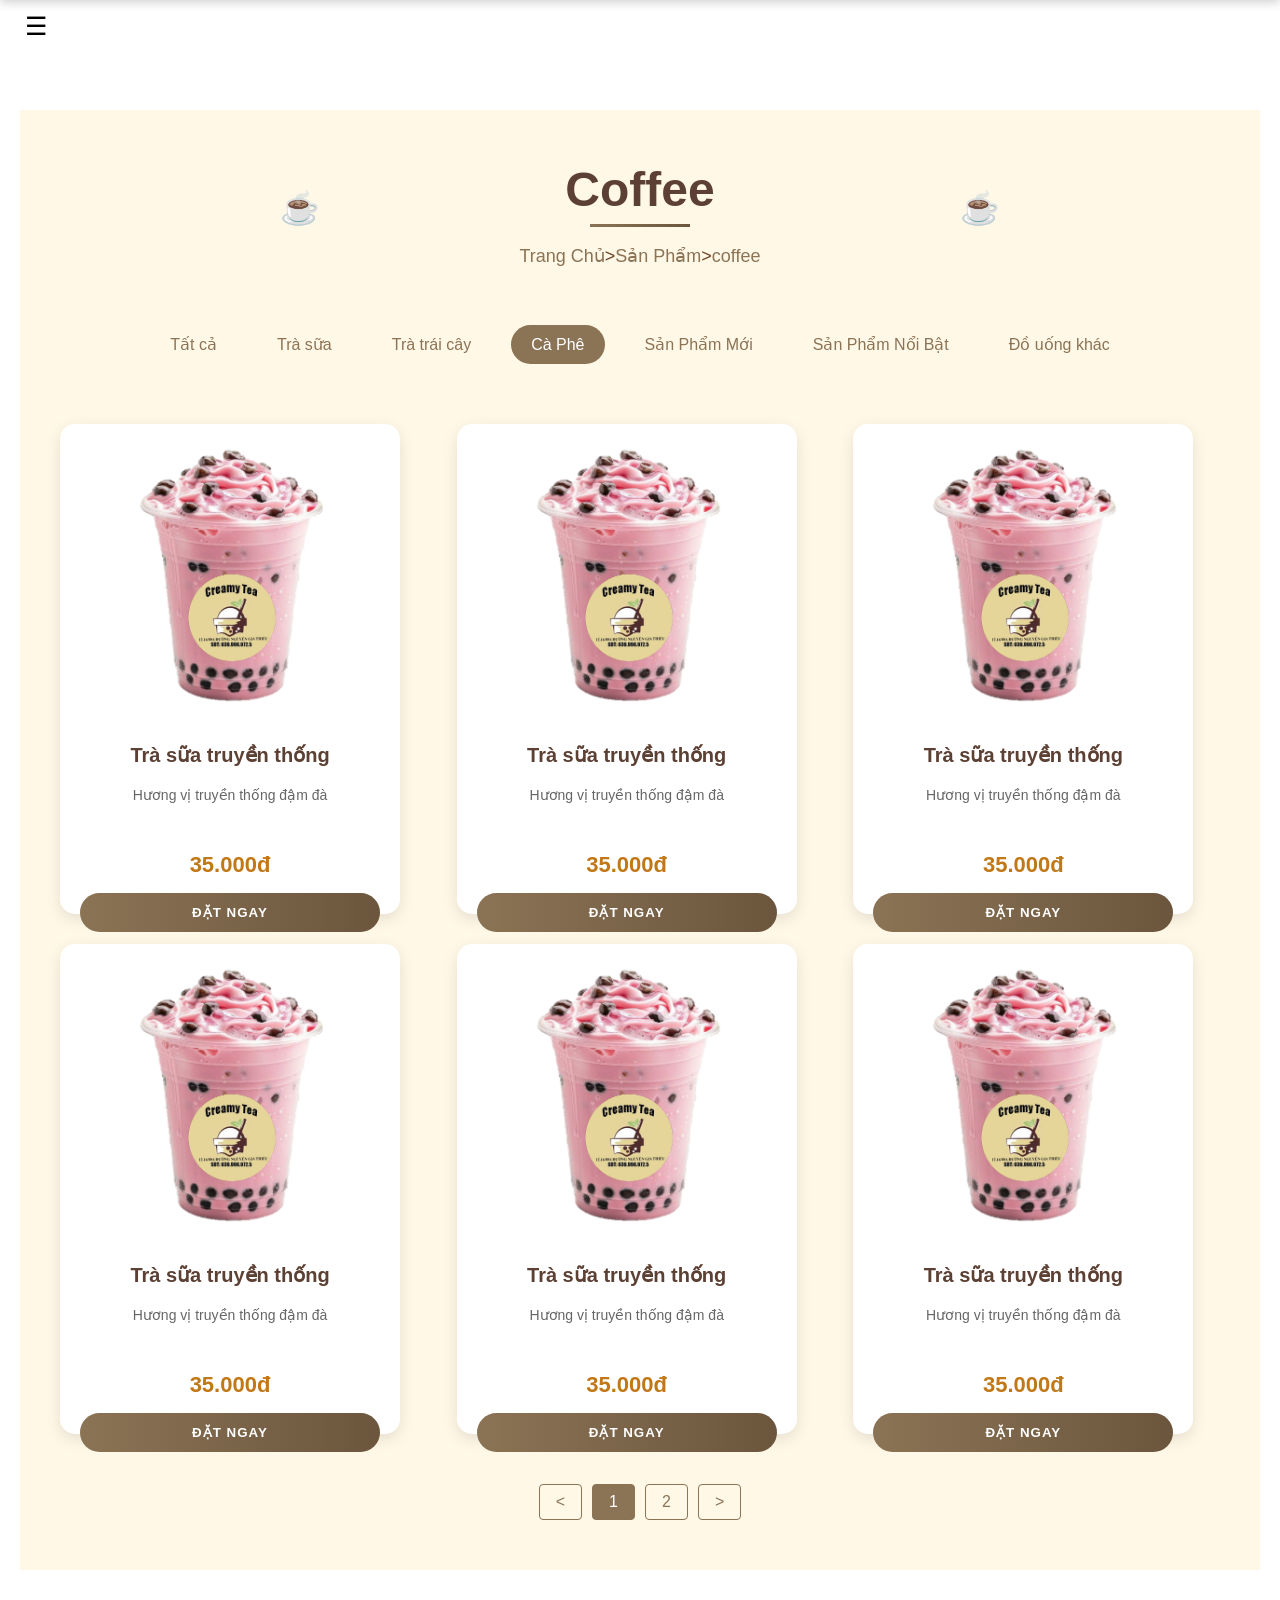
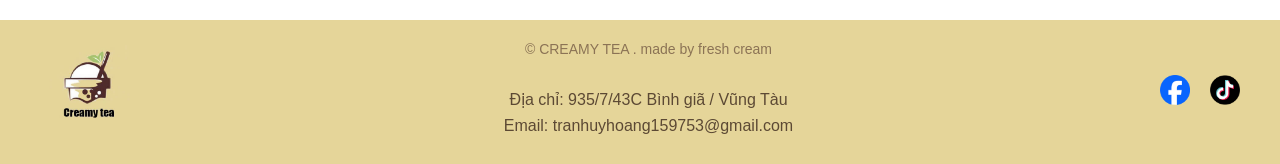
==== coffee.html @ 8fd85c50 "ganxong" ====
<!DOCTYPE html>
<html lang="vi">
<head>
    <meta charset="UTF-8">
    <meta name="viewport" content="width=device-width, initial-scale=1.0">
    <title>Menu - Creamy Tea</title>
    <link rel="stylesheet" href="Styles/coffee.css">
</head>
<body>
<div class="tong">
    <div class="header">
        <div class="tren">
            <div class="iconcha">
                <div class="icon">☰</div>
            </div>
            <div class="menu">
                <nav>
                    <a href="index.html">Trang Chủ</a>
                    <a href="index2.html">Về Chúng Tôi</a>
                    <a href="menu.html">Menu</a>
                    <a href="#">Tin Tức</a>
                    <a href="#">Liên hệ</a>
                </nav>
            </div>
        </div>
    </div>

    <div class="menu-container" style="background-color: #FFF8E7;">
        <div class="menu-header">
            <h1>Coffee</h1>
            <p><a href="index.html">Trang Chủ</a>><a href="menu.html">Sản Phẩm</a>><a href="coffee.html">coffee</a></p>
        </div>

        <div class="filter-container">
            <a href="menu.html"><button class="filter-btn">Tất cả</button></a>
            <a href="milk-tea.html"><button class="filter-btn ">Trà sữa</button></a>
            <a href="fruit-tea.html"><button class="filter-btn">Trà trái cây</button></a>
            <a href="coffee.html"><button class="filter-btn active">Cà Phê</button></a>
            <a href="sanphammoi.html"><button class="filter-btn">Sản Phẩm Mới</button></a>
            <a href="sanphamnoibat.html"><button class="filter-btn">Sản Phẩm Nổi Bật</button></a>
            <a href="others.html"><button class="filter-btn">Đồ uống khác</button></a>
        </div>

        <div class="products-grid">
            <!-- Sản phẩm mẫu - có thể nhân bản và chỉnh sửa -->
            <div class="product-card">
                <img src="images/image/7_preview_rev_1.png" alt="Trà sữa truyền thống">
                <div class="product-info">
                    <h3>Trà sữa truyền thống</h3>
                    <p class="description">Hương vị truyền thống đậm đà</p>
                    <div class="price">35.000đ</div>
                    <button class="order-now">Đặt ngay</button>
                </div>
            </div>
            <div class="product-card">
                <img src="images/image/7_preview_rev_1.png" alt="Trà sữa truyền thống">
                <div class="product-info">
                    <h3>Trà sữa truyền thống</h3>
                    <p class="description">Hương vị truyền thống đậm đà</p>
                    <div class="price">35.000đ</div>
                    <button class="order-now">Đặt ngay</button>
                </div>
            </div>
            <div class="product-card">
                <img src="images/image/7_preview_rev_1.png" alt="Trà sữa truyền thống">
                <div class="product-info">
                    <h3>Trà sữa truyền thống</h3>
                    <p class="description">Hương vị truyền thống đậm đà</p>
                    <div class="price">35.000đ</div>
                    <button class="order-now">Đặt ngay</button>
                </div>
            </div>
            <div class="product-card">
                <img src="images/image/7_preview_rev_1.png" alt="Trà sữa truyền thống">
                <div class="product-info">
                    <h3>Trà sữa truyền thống</h3>
                    <p class="description">Hương vị truyền thống đậm đà</p>
                    <div class="price">35.000đ</div>
                    <button class="order-now">Đặt ngay</button>
                </div>
            </div>
            <div class="product-card">
                <img src="images/image/7_preview_rev_1.png" alt="Trà sữa truyền thống">
                <div class="product-info">
                    <h3>Trà sữa truyền thống</h3>
                    <p class="description">Hương vị truyền thống đậm đà</p>
                    <div class="price">35.000đ</div>
                    <button class="order-now">Đặt ngay</button>
                </div>
            </div>
            <div class="product-card">
                <img src="images/image/7_preview_rev_1.png" alt="Trà sữa truyền thống">
                <div class="product-info">
                    <h3>Trà sữa truyền thống</h3>
                    <p class="description">Hương vị truyền thống đậm đà</p>
                    <div class="price">35.000đ</div>
                    <button class="order-now">Đặt ngay</button>
                </div>
            </div>
            <div class="product-card">
                <img src="images/image/7_preview_rev_1.png" alt="Trà sữa truyền thống">
                <div class="product-info">
                    <h3>Trà sữa truyền thống</h3>
                    <p class="description">Hương vị truyền thống đậm đà</p>
                    <div class="price">35.000đ</div>
                    <button class="order-now">Đặt ngay</button>
                </div>
            </div>
            <!-- Thêm các sản phẩm khác tương tự -->
        </div>

        <!-- Thêm phan trang -->
        <div class="pagination">
            <a href="#" class="prev-page">&lt;</a>
            <a href="#" class="page active">1</a>
            <a href="#" class="page">2</a>
            <a href="#" class="next-page">&gt;</a>
        </div>
    </div>

    <div class="bottom">
        <div class="bottom-content">
            <div class="logo">
                <img src="Logo/logo.jpg" alt="Creamy Tea Logo">
            </div>
            <div class="info-container">
                <div class="copyright">
                    © CREAMY TEA . made by fresh cream
                </div>
                <div class="contact-info">
                    <p class="address">Địa chỉ: 935/7/43C Bình giã / Vũng Tàu</p>
                    <p class="email">Email: tranhuyhoang159753@gmail.com</p>
                </div>
            </div>
            <div class="social-icons">
                <a href="https://www.facebook.com/profile.php?id=100065041573512&locale=vi_VN">
                    <img src="images/facebook logos vector (AI, EPS, SVG, PDF, CDR) free download_preview_rev_1.png" alt="Facebook">
                </a>
                <a href="https://www.tiktok.com/@hoangtran.chm?lang=vi-VN">
                    <img src="images/Tik Tok Icon Circle PNG Transparent With Clear Background ID 473286 _ TopPNG_preview_rev_1.png" alt="TikTok">
                </a>
            </div>
        </div>
    </div>
</div>

<script>
    document.querySelector('.icon').addEventListener('click', function() {
        document.querySelector('.menu').classList.toggle('active');
        this.classList.toggle('active');
        this.innerHTML = this.classList.contains('active') ? '✖' : '☰';
    });

    // Xử lý filter buttons
    const filterBtns = document.querySelectorAll('.filter-btn');
    filterBtns.forEach(btn => {
        btn.addEventListener('click', () => {
            filterBtns.forEach(b => b.classList.remove('active'));
            btn.classList.add('active');
            // Thêm logic lọc sản phẩm ở đây
        });
    });

    // Xử lý phân trang
    const itemsPerPage = 6;
    const products = document.querySelectorAll('.product-card');
    const totalPages = Math.ceil(products.length / itemsPerPage);
    let currentPage = 1;

    function showPage(page) {
        products.forEach((product, index) => {
            product.style.display = 
                (index >= (page-1) * itemsPerPage && index < page * itemsPerPage) 
                ? 'block' 
                : 'none';
        });
    }

    document.querySelectorAll('.pagination .page').forEach(pageBtn => {
        pageBtn.addEventListener('click', (e) => {
            e.preventDefault();
            document.querySelector('.pagination .active').classList.remove('active');
            pageBtn.classList.add('active');
            currentPage = parseInt(pageBtn.textContent);
            showPage(currentPage);
        });
    });

    document.querySelector('.prev-page').addEventListener('click', (e) => {
        e.preventDefault();
        if (currentPage > 1) {
            currentPage--;
            showPage(currentPage);
            updatePaginationUI();
        }
    });

    document.querySelector('.next-page').addEventListener('click', (e) => {
        e.preventDefault();
        if (currentPage < totalPages) {
            currentPage++;
            showPage(currentPage);
            updatePaginationUI();
        }
    });

    function updatePaginationUI() {
        document.querySelectorAll('.pagination .page').forEach(pageBtn => {
            pageBtn.classList.remove('active');
            if (parseInt(pageBtn.textContent) === currentPage) {
                pageBtn.classList.add('active');
            }
        });
    }

    // Hiển thị trang đầu tiên khi load
    showPage(1);
</script>
</body>
</html>
---- Styles/coffee.css ----
@charset "utf-8";
/* CSS Document */
body {
    font-family: Arial,sans-serif;
    margin: 0;
    padding: 0;
}

/* Menu styles */
.tong {
    width: 100%;
}

.tren {
    width: 100%;
    height: 60px;
    position: relative;
}

.menu {
    position: fixed;
    top: -60px;
    left: 0;
    width: 100%;
    height: 60px;
    background: linear-gradient(to right, #8B7355, #6B563D);
    transition: 0.5s ease;
    z-index: 999;
    display: flex;
    justify-content: center;
    align-items: center;
    box-shadow: 0 2px 10px rgba(0,0,0,0.2);
}

.menu.active {
    top: 0;
}

.menu nav {
    display: flex;
    gap: 50px;
}

.menu a {
    color: #ffffff;
    text-decoration: none;
    font-size: 18px;
    font-weight: 500;
    transition: 0.3s ease;
}

.menu a:hover {
    color: white;
    transform: scale(1.05);
}

.icon {
    font-size: 25px;
    cursor: pointer;
    padding: 10px;
    position: fixed;
    top: 2px;
    left: 15px;
    z-index: 1000;
    background: transparent;
    border-radius: 5px;
    color: black;
    transition: all 0.3s ease;
}

.icon.active {
    color: white;
}

/* About container styles */
.about-container {
    display: flex;
    max-width: 1200px;
    margin: 50px auto;
    padding: 20px;
    gap: 50px;
}

.about-left {
    flex: 1;
    display: flex;
    flex-direction: column;
    align-items: center;
    gap: 30px;
}

.brand-logo img {
    width: 150px;
    height: auto;
}

/* Brand showcase styles */
.brand-showcase {
    width: 100%;
    position: relative;
    overflow: hidden;
    border-radius: 8px;
    box-shadow: 0 4px 8px rgba(0,0,0,0.1);
}

.showcase-slides {
    display: flex;
    width: 300%;
    transition: transform 0.5s ease;
}

.showcase-slides img {
    width: 33.33%;
    height: 400px;
    object-fit: cover;
}

.showcase-prev, .showcase-next {
    position: absolute;
    top: 50%;
    transform: translateY(-50%);
    background: rgba(255,255,255,0.7);
    border: none;
    width: 40px;
    height: 40px;
    border-radius: 50%;
    cursor: pointer;
    font-size: 20px;
}

.showcase-prev { left: 10px; }
.showcase-next { right: 10px; }

/* About content styles */
.about-right {
    flex: 1;
    padding: 20px;
}

.about-title h1 {
    font-size: 36px;
    color: #1a1a1a;
    margin-bottom: 20px;
    border-left: 4px solid #8B7355;
    padding-left: 15px;
}

.about-subtitle {
    background-color: #f8f4f0;
    padding: 15px;
    border-radius: 5px;
    margin-bottom: 30px;
}

.about-description p {
    font-size: 16px;
    line-height: 1.8;
    color: #333;
    margin-bottom: 20px;
}

/* Vision section styles */
.vision-container {
    display: flex;
    max-width: 1200px;
    margin: 50px auto;
    padding: 20px;
    gap: 50px;
    background-color: #f8f4f0;
    border-radius: 8px;
}

.vision-left {
    flex: 1;
}

.vision-left h2 {
    font-size: 32px;
    color: #1a1a1a;
    margin-bottom: 20px;
    border-left: 4px solid #8B7355;
    padding-left: 15px;
}

.vision-content p {
    font-size: 16px;
    line-height: 1.8;
    color: #333;
    margin-bottom: 20px;
}

.vision-right {
    flex: 1;
    display: flex;
    align-items: center;
    justify-content: center;
}

.vision-right img {
    max-width: 100%;
    height: auto;
    transition: transform 0.5s ease;
}

.vision-right img:hover {
    transform: scale(1.05);
}

/* Bottom section styles */
.bottom {
    width: 100%;
    background-color: #e5d599;
    padding: 20px 0;
}

.bottom-content {
    display: flex;
    justify-content: space-between;
    align-items: center;
    max-width: 1200px;
    margin: 0 auto;
    padding: 0 20px;
}

.logo img {
    height: 100px;
}

.copyright {
    color: #8B7355;
    font-size: 14px;
}

.social-icons {
    display: flex;
    gap: 20px;
}

.social-icons img {
    width: 30px;
    height: 30px;
}

/* Animation styles */
.fade-in {
    opacity: 0;
    transform: translateY(50px);
    transition: all 1s ease;
}

.fade-in.active {
    opacity: 1;
    transform: translateY(0);
}

html {
    scroll-behavior: smooth;
}

/* Responsive styles */
@media screen and (max-width: 768px) {
    .about-container,
    .vision-container {
        flex-direction: column;
    }
    
    .menu nav {
        gap: 20px;
    }

    .menu a {
        font-size: 16px;
    }

    .bottom-content {
        flex-direction: column;
        text-align: center;
        gap: 20px;
    }
}

.values-section {
    max-width: 1200px;
    margin: 50px auto;
    padding: 40px 20px;
    text-align: center;
    background: linear-gradient(135deg, #fff8ef, #fff);
    border-radius: 15px;
    box-shadow: 0 10px 30px rgba(139, 115, 85, 0.1);
}

.values-section h2 {
    font-size: 36px;
    color: #8B7355;
    margin-bottom: 50px;
    position: relative;
    display: inline-block;
    text-transform: uppercase;
    letter-spacing: 2px;
}

.values-section h2:after {
    content: '';
    position: absolute;
    bottom: -15px;
    left: 50%;
    transform: translateX(-50%);
    width: 80px;
    height: 3px;
    background: linear-gradient(to right, #8B7355, #6B563D);
}

.values-grid {
    display: grid;
    grid-template-columns: repeat(3, 1fr);
    gap: 40px;
    margin-top: 50px;
}

.value-item {
    padding: 30px;
    background: #fff;
    border-radius: 15px;
    box-shadow: 0 5px 20px rgba(0,0,0,0.05);
    transition: all 0.4s ease;
    border: 1px solid rgba(139, 115, 85, 0.1);
    display: flex;
    flex-direction: column;
    align-items: center;
    min-height: 300px;
}

.value-item img {
    width: 100px;
    height: 100px;
    margin: 20px 0 30px;
    object-fit: contain;
    padding: 15px;
    background: rgba(139, 115, 85, 0.05);
    border-radius: 50%;
}

.value-item:hover img {
    transform: scale(1.1);
    background: rgba(139, 115, 85, 0.1);
}

.value-item:hover {
    transform: translateY(-10px);
    box-shadow: 0 15px 30px rgba(139, 115, 85, 0.2);
    border-color: #8B7355;
}

.value-item img {
    width: 90px;
    height: 90px;
    margin-bottom: 25px;
    filter: drop-shadow(0 5px 10px rgba(0,0,0,0.1));
    transition: transform 0.4s ease;
}

.value-item:hover img {
    transform: scale(1.1) rotate(5deg);
}

.value-item h3 {
    font-size: 24px;
    color: #8B7355;
    margin-bottom: 15px;
    font-weight: bold;
}

.value-item p {
    color: #666;
    line-height: 1.8;
    font-size: 16px;
}

@media screen and (max-width: 768px) {
    .values-grid {
        grid-template-columns: 1fr;
    }
}

.hero-section {
    position: relative;
    height: 400px;
    background-image: url('../images/image/3.jpg');
    background-size: cover;
    background-position: center;
    background-attachment: fixed;
    display: flex;
    align-items: center;
    justify-content: center;
    text-align: center;
    margin-bottom: 50px;
}

.hero-overlay {
    position: absolute;
    top: 0;
    left: 0;
    width: 100%;
    height: 100%;
    background: rgba(0, 0, 0, 0.5);
}

.hero-content {
    position: relative;
    z-index: 2;
    color: white;
    padding: 20px;
}

.hero-content h1 {
    font-size: 48px;
    margin-bottom: 20px;
    text-shadow: 2px 2px 4px rgba(0,0,0,0.5);
}

.hero-content p {
    font-size: 24px;
    text-shadow: 1px 1px 2px rgba(0,0,0,0.5);
}

@media screen and (max-width: 768px) {
    .hero-section {
        height: 300px;
    }
    
    .hero-content h1 {
        font-size: 36px;
    }
    
    .hero-content p {
        font-size: 18px;
    }
}
.contact-info {
    text-align: center;
    margin-top: 10px;
}

.contact-info p {
    margin: 8px 0;
    font-size: 16px;
    color: #5c4934;
    font-weight: 500;
    transition: all 0.3s ease;
}

.contact-info p:hover {
    color: #8B7355;
    transform: scale(1.02);
    text-shadow: 1px 1px 2px rgba(0,0,0,0.1);
}
.info-container {
    display: flex;
    flex-direction: column;
    align-items: center;
    gap: 15px;
}

/* Thêm background pattern cho menu-container */
.menu-container {
    max-width: 1200px;
    margin: 50px auto;
    padding: 20px;
}

.menu-header {
    text-align: center;
    margin-bottom: 40px;
     width: 100%;
    display: flex;
    flex-direction: column;
    align-items: center;
}

.menu-header h1 {
    font-size: 48px;
    color: #5C4033;
    margin-bottom: 10px;
    position: relative;
    display: inline-block;
}
.menu-header p {
    color: #6B4423;
    font-size: 14px;
}

.menu-header a {
    color: #8B7355;
    text-decoration: none;
    transition: color 0.3s ease;
}
.menu-header a:hover {
    color: #6B563D;
}


.menu-header:before,
.menu-header:after {
    content: '☕';
    position: absolute;
    font-size: 32px;
    color: #8B7355;
    top: 50%;
    transform: translateY(-50%);
}

.menu-header:before {
    left: -150px;
}

.menu-header:after {
    right: -150px;
}

.menu-header p {
    color: #6B4423;
    font-size: 18px;
}

.filter-container {
    display: flex;
    justify-content: center;
    gap: 20px;
    margin-bottom: 40px;
    flex-wrap: wrap;
}

.filter-btn {
    padding: 12px 25px;
    border: 2px solid #8B7355;
    border-radius: 25px;
    background: transparent;
    color: #8B7355;
    font-size: 16px;
    cursor: pointer;
    transition: all 0.3s ease;
}

.filter-btn a {
    color: #8B7355;
    text-decoration: none;
    transition: all 0.3s ease;
}

.filter-btn:hover,
.filter-btn.active {
    background: #8B7355;
    color: white;
}

.filter-btn:hover a,
.filter-btn.active a {
    color: white;
}


.products-grid {
    display: grid;
    grid-template-columns: repeat(auto-fill, minmax(280px, 1fr));
    gap: 30px;
    padding: 20px 0;
}

/* Thêm hiệu ứng cho product card */
.product-card {
    background: #fff;
    border-radius: 15px;
    padding: 20px;
    text-align: center;
    box-shadow: 0 5px 15px rgba(0,0,0,0.1);
    transition: all 0.3s ease;
    width: 300px; /* Chiều rộng cố định */
    height: 450px; /* Chiều cao cố định */
    display: flex;
    flex-direction: column;
}

.product-card img {
    width: 260px;
    height: 260px;
    object-fit: contain; /* Thay đổi từ cover sang contain */
    border-radius: 10px;
    margin: 0 auto 15px;
}

.product-info {
    flex: 1;
    display: flex;
    flex-direction: column;
    justify-content: space-between;
    padding: 10px 0;
}

.product-card h3 {
    font-size: 20px;
    color: #5C4033;
    margin: 10px 0;
}

.description {
    color: #666;
    font-size: 14px;
    margin: 10px 0;
    height: 40px;
    overflow: hidden;
}

.price {
    color: #C17817;
    font-size: 22px;
    font-weight: bold;
    margin: 15px 0;
}

.order-now {
    background: linear-gradient(to right, #8B7355, #6B563D);
    color: white;
    padding: 12px 30px;
    border: none;
    border-radius: 25px;
    cursor: pointer;
    font-weight: 600;
    transition: all 0.3s ease;
    text-transform: uppercase;
    letter-spacing: 1px;
}

.order-now:hover {
    background: linear-gradient(to right, #6B563D, #8B7355);
    transform: scale(1.05);
}

@media screen and (max-width: 768px) {
    .menu-header h1 {
        font-size: 36px;
    }

    .filter-container {
        gap: 10px;
    }

    .filter-btn {
        padding: 10px 20px;
        font-size: 14px;
    }

    .products-grid {
        grid-template-columns: repeat(auto-fill, minmax(250px, 1fr));
        gap: 20px;
    }
}

/* Thêm hiệu ứng cho menu header */
.menu-header {
    position: relative;
    display: inline-block;
}

.menu-header:before,
.menu-header:after {
    content: '☕';
    position: absolute;
    font-size: 32px;
    color: #8B7355;
    top: 50%;
    transform: translateY(-50%);
}

.menu-header:before {
    left: 20%;
}

.menu-header:after {
    right: 20%;
}

/* Trang trí cho filter container */
.filter-container {
    display: flex;
    justify-content: center;
    gap: 20px;
    margin-bottom: 40px;
    flex-wrap: wrap;
}

.filter-container a {
    text-decoration: none;
    color: inherit;
}

.filter-container button {
    width: 100%;
    height: 100%;
    border: none;
    background: none;
    cursor: pointer;
    padding: 10px 20px;
    transition: all 0.3s ease;
}

.filter-container button:hover {
    background-color: #8B7355;
    color: white;
}

.filter-container button.active {
    background-color: #8B7355;
    color: white;
}

.products-grid {
    display: grid;
    grid-template-columns: repeat(auto-fill, minmax(280px, 1fr));
    gap: 30px;
    padding: 20px 0;
}

/* Thêm hiệu ứng cho product card */
.product-card {
    background: #fff;
    border-radius: 15px;
    padding: 20px;
    text-align: center;
    box-shadow: 0 5px 15px rgba(0,0,0,0.1);
    transition: all 0.3s ease;
    width: 300px; /* Chiều rộng cố định */
    height: 450px; /* Chiều cao cố định */
    display: flex;
    flex-direction: column;
}

.product-card img {
    width: 260px;
    height: 260px;
    object-fit: contain; /* Thay đổi từ cover sang contain */
    border-radius: 10px;
    margin: 0 auto 15px;
}

.product-info {
    flex: 1;
    display: flex;
    flex-direction: column;
    justify-content: space-between;
    padding: 10px 0;
}

.product-card h3 {
    font-size: 20px;
    color: #5C4033;
    margin: 10px 0;
}

.description {
    color: #666;
    font-size: 14px;
    margin: 10px 0;
    height: 40px;
    overflow: hidden;
}

.price {
    color: #C17817;
    font-size: 22px;
    font-weight: bold;
    margin: 15px 0;
}

.order-now {
    background: linear-gradient(to right, #8B7355, #6B563D);
    color: white;
    padding: 12px 30px;
    border: none;
    border-radius: 25px;
    cursor: pointer;
    font-weight: 600;
    transition: all 0.3s ease;
    text-transform: uppercase;
    letter-spacing: 1px;
}

.order-now:hover {
    background: linear-gradient(to right, #6B563D, #8B7355);
    transform: scale(1.05);
}

@media screen and (max-width: 768px) {
    .menu-header h1 {
        font-size: 36px;
    }

    .filter-container {
        gap: 10px;
    }

    .filter-btn {
        padding: 10px 20px;
        font-size: 14px;
    }

    .products-grid {
        grid-template-columns: repeat(auto-fill, minmax(250px, 1fr));
        gap: 20px;
    }
}

/* Thêm hiệu ứng cho menu header */
.menu-header h1 {
    position: relative;
    display: inline-block;
}

.menu-header h1:after {
    content: '';
    position: absolute;
    bottom: -10px;
    left: 50%;
    transform: translateX(-50%);
    width: 100px;
    height: 3px;
    background: linear-gradient(to right, #8B7355, #6B563D);
}

/* Thêm hiệu ứng cho filter buttons */
.filter-btn {
    position: relative;
    overflow: hidden;
}

.filter-btn:before {
    content: '';
    position: absolute;
    top: 0;
    left: -100%;
    width: 100%;
    height: 100%;
    background: linear-gradient(120deg, transparent, rgba(255,255,255,0.2), transparent);
    transition: all 0.6s;
}

.filter-btn:hover:before {
    left: 100%;
}

/* Thêm hiệu ứng cho order now button */
.order-now {
    position: relative;
    overflow: hidden;
    z-index: 1;
}

.order-now:before {
    content: '';
    position: absolute;
    top: 0;
    left: 0;
    width: 0;
    height: 100%;
    background: linear-gradient(to right, #6B563D, #8B7355);
    transition: all 0.5s;
    z-index: -1;
}

.order-now:hover:before {
    width: 100%;
}

/* Thêm animation cho giá */
.price {
    position: relative;
    display: inline-block;
}

.price:before {
    content: '';
    position: absolute;
    bottom: -5px;
    left: 0;
    width: 0;
    height: 2px;
    background: #C17817;
    transition: width 0.3s ease;
}

.price:hover:before {
    width: 100%;
}

.pagination {
    display: flex;
    justify-content: center;
    align-items: center;
    margin: 30px 0;
    gap: 10px;
}

.pagination a {
    color: #8B7355;
    padding: 8px 16px;
    text-decoration: none;
    border: 1px solid #8B7355;
    border-radius: 4px;
    transition: all 0.3s ease;
}

.pagination a:hover {
    background-color: #8B7355;
    color: white;
}

.pagination .active {
    background-color: #8B7355;
    color: white;
}

.products-grid {
    display: grid;
    grid-template-columns: repeat(3, 1fr);
    gap: 30px;
    padding: 20px;
    max-width: 1200px;
    margin: 0 auto;
}

/* Hiển thị 6 sản phẩm mỗi trang */
.product-card:nth-child(n+7) {
    display: none;
}
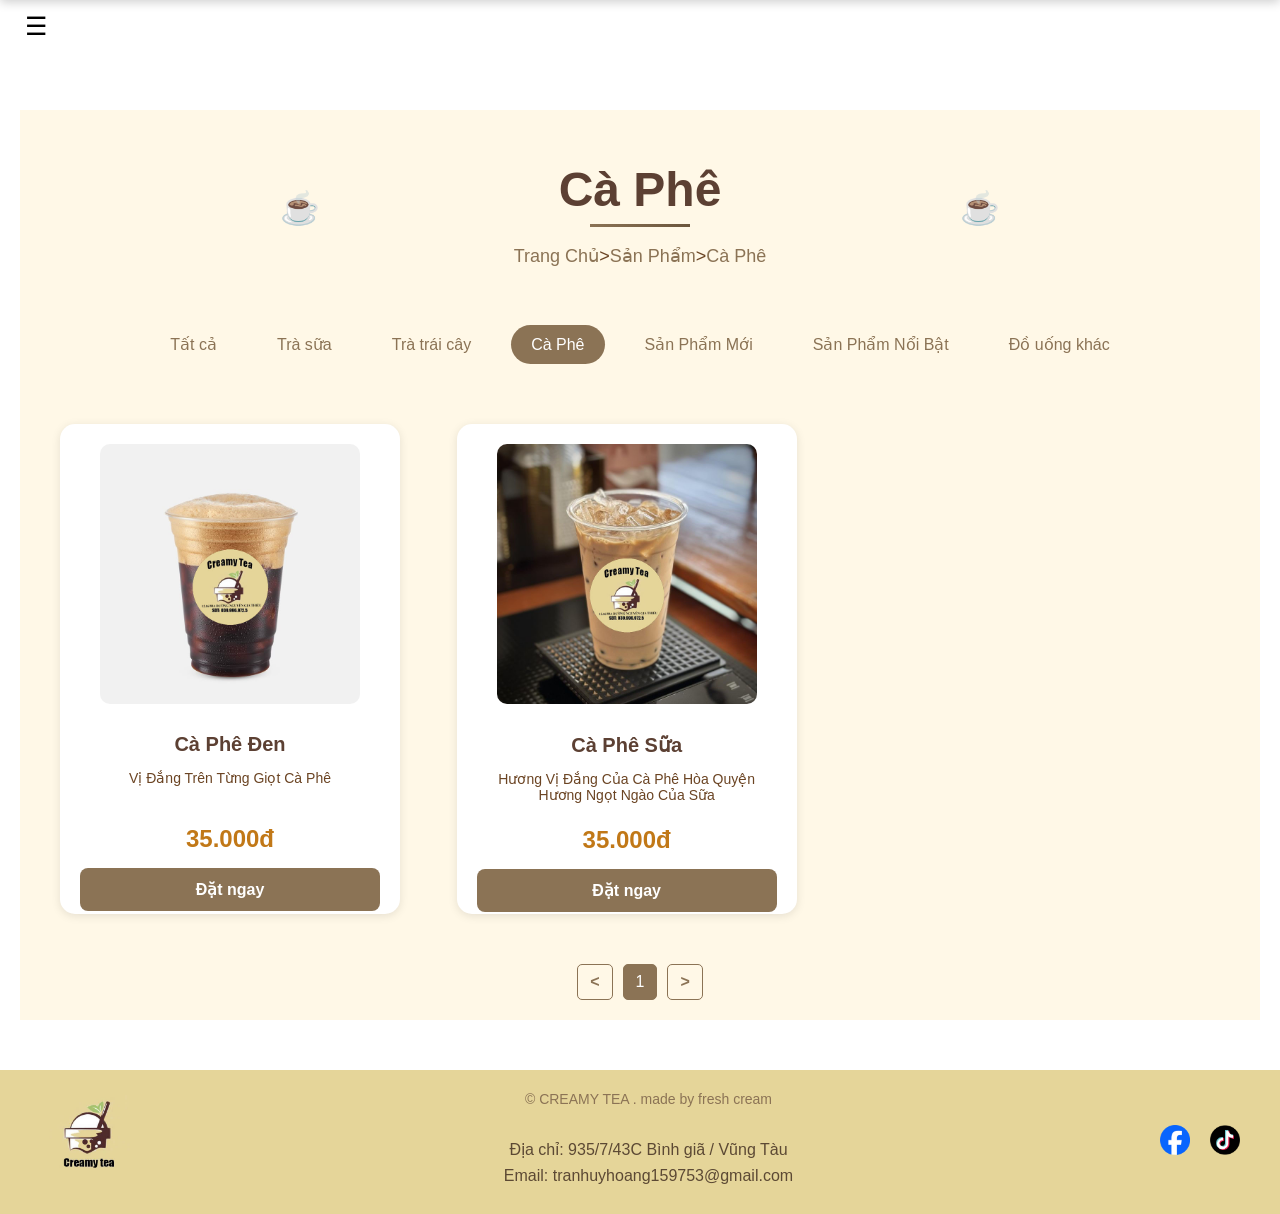
==== commit c055c6f7: "update1" ====
--- a/coffee.html
+++ b/coffee.html
@@ -4,7 +4,7 @@
     <meta charset="UTF-8">
     <meta name="viewport" content="width=device-width, initial-scale=1.0">
     <title>Menu - Creamy Tea</title>
-    <link rel="stylesheet" href="Styles/coffee.css">
+    <link rel="stylesheet" href="Styles/milktea.css">
 </head>
 <body>
 <div class="tong">
@@ -18,7 +18,7 @@
                     <a href="index.html">Trang Chủ</a>
                     <a href="index2.html">Về Chúng Tôi</a>
                     <a href="menu.html">Menu</a>
-                    <a href="#">Tin Tức</a>
+                    <a href="tintuc.html">Tin Tức</a>
                     <a href="#">Liên hệ</a>
                 </nav>
             </div>
@@ -27,13 +27,14 @@
 
     <div class="menu-container" style="background-color: #FFF8E7;">
         <div class="menu-header">
-            <h1>Coffee</h1>
-            <p><a href="index.html">Trang Chủ</a>><a href="menu.html">Sản Phẩm</a>><a href="coffee.html">coffee</a></p>
+            <h1>Cà Phê</h1>
+            <p><a href="index.html">Trang Chủ</a>><a href="menu.html">Sản Phẩm</a>><a href="coffee.html">Cà Phê</a></p>
+            <p></p>
         </div>
 
         <div class="filter-container">
-            <a href="menu.html"><button class="filter-btn">Tất cả</button></a>
-            <a href="milk-tea.html"><button class="filter-btn ">Trà sữa</button></a>
+            <a href="menu.html"><button class="filter-btn ">Tất cả</button></a>
+            <a href="milk-tea.html"><button class="filter-btn">Trà sữa</button></a>
             <a href="fruit-tea.html"><button class="filter-btn">Trà trái cây</button></a>
             <a href="coffee.html"><button class="filter-btn active">Cà Phê</button></a>
             <a href="sanphammoi.html"><button class="filter-btn">Sản Phẩm Mới</button></a>
@@ -43,77 +44,39 @@
 
         <div class="products-grid">
             <!-- Sản phẩm mẫu - có thể nhân bản và chỉnh sửa -->
+          
             <div class="product-card">
-                <img src="images/image/7_preview_rev_1.png" alt="Trà sữa truyền thống">
-                <div class="product-info">
-                    <h3>Trà sữa truyền thống</h3>
-                    <p class="description">Hương vị truyền thống đậm đà</p>
-                    <div class="price">35.000đ</div>
-                    <button class="order-now">Đặt ngay</button>
-                </div>
+                <a href="trasuakemdau.html" class="product-link">
+                    <img src="images/cafe/cafe den.jpg" alt="Trà sữa truyền thống">
+                    <div class="product-info">
+                        <h3>Cà Phê Đen</h3>
+                        <p class="description">Vị Đắng Trên Từng Giọt Cà Phê</p>
+                        <div class="price">35.000đ</div>
+                        <button class="order-now">Đặt ngay</button>
+                    </div>
+                </a>
             </div>
             <div class="product-card">
-                <img src="images/image/7_preview_rev_1.png" alt="Trà sữa truyền thống">
-                <div class="product-info">
-                    <h3>Trà sữa truyền thống</h3>
-                    <p class="description">Hương vị truyền thống đậm đà</p>
-                    <div class="price">35.000đ</div>
-                    <button class="order-now">Đặt ngay</button>
-                </div>
+                <a href="trasuakemdau.html" class="product-link">
+                    <img src="images/cafe/cafe sua.jpg" alt="Trà sữa truyền thống">
+                    <div class="product-info">
+                        <h3>Cà Phê Sữa</h3>
+                        <p class="description">Hương Vị Đắng Của Cà Phê Hòa Quyện Hương Ngọt Ngào Của Sữa</p>
+                        <div class="price">35.000đ</div>
+                        <button class="order-now">Đặt ngay</button>
+                    </div>
+                </a>
             </div>
-            <div class="product-card">
-                <img src="images/image/7_preview_rev_1.png" alt="Trà sữa truyền thống">
-                <div class="product-info">
-                    <h3>Trà sữa truyền thống</h3>
-                    <p class="description">Hương vị truyền thống đậm đà</p>
-                    <div class="price">35.000đ</div>
-                    <button class="order-now">Đặt ngay</button>
-                </div>
-            </div>
-            <div class="product-card">
-                <img src="images/image/7_preview_rev_1.png" alt="Trà sữa truyền thống">
-                <div class="product-info">
-                    <h3>Trà sữa truyền thống</h3>
-                    <p class="description">Hương vị truyền thống đậm đà</p>
-                    <div class="price">35.000đ</div>
-                    <button class="order-now">Đặt ngay</button>
-                </div>
-            </div>
-            <div class="product-card">
-                <img src="images/image/7_preview_rev_1.png" alt="Trà sữa truyền thống">
-                <div class="product-info">
-                    <h3>Trà sữa truyền thống</h3>
-                    <p class="description">Hương vị truyền thống đậm đà</p>
-                    <div class="price">35.000đ</div>
-                    <button class="order-now">Đặt ngay</button>
-                </div>
-            </div>
-            <div class="product-card">
-                <img src="images/image/7_preview_rev_1.png" alt="Trà sữa truyền thống">
-                <div class="product-info">
-                    <h3>Trà sữa truyền thống</h3>
-                    <p class="description">Hương vị truyền thống đậm đà</p>
-                    <div class="price">35.000đ</div>
-                    <button class="order-now">Đặt ngay</button>
-                </div>
-            </div>
-            <div class="product-card">
-                <img src="images/image/7_preview_rev_1.png" alt="Trà sữa truyền thống">
-                <div class="product-info">
-                    <h3>Trà sữa truyền thống</h3>
-                    <p class="description">Hương vị truyền thống đậm đà</p>
-                    <div class="price">35.000đ</div>
-                    <button class="order-now">Đặt ngay</button>
-                </div>
-            </div>
-            <!-- Thêm các sản phẩm khác tương tự -->
         </div>
 
         <!-- Thêm phan trang -->
         <div class="pagination">
             <a href="#" class="prev-page">&lt;</a>
-            <a href="#" class="page active">1</a>
-            <a href="#" class="page">2</a>
+            <div class="page-numbers">
+                <a href="#" class="page active">1</a>
+                <a href="#" class="page">2</a>
+                <a href="#" class="page">3</a>
+            </div>
             <a href="#" class="next-page">&gt;</a>
         </div>
     </div>
@@ -161,31 +124,49 @@
         });
     });
 
-    // Xử lý phân trang
-    const itemsPerPage = 6;
+    // Xử lý phân trang động
     const products = document.querySelectorAll('.product-card');
-    const totalPages = Math.ceil(products.length / itemsPerPage);
     let currentPage = 1;
+    let itemsPerPage = 9; // Cố định số sản phẩm mỗi trang
 
     function showPage(page) {
+        const start = (page - 1) * itemsPerPage;
+        const end = start + itemsPerPage;
+
         products.forEach((product, index) => {
-            product.style.display = 
-                (index >= (page-1) * itemsPerPage && index < page * itemsPerPage) 
-                ? 'block' 
-                : 'none';
+            if (index >= start && index < end) {
+                product.style.display = 'block';
+            } else {
+                product.style.display = 'none';
+            }
         });
     }
 
-    document.querySelectorAll('.pagination .page').forEach(pageBtn => {
-        pageBtn.addEventListener('click', (e) => {
-            e.preventDefault();
-            document.querySelector('.pagination .active').classList.remove('active');
-            pageBtn.classList.add('active');
-            currentPage = parseInt(pageBtn.textContent);
-            showPage(currentPage);
-        });
-    });
+    function updatePagination() {
+        const totalPages = Math.ceil(products.length / itemsPerPage);
+        const pageNumbers = document.querySelector('.page-numbers');
+        pageNumbers.innerHTML = '';
+        
+        for(let i = 1; i <= totalPages; i++) {
+            const pageLink = document.createElement('a');
+            pageLink.href = '#';
+            pageLink.className = `page ${i === currentPage ? 'active' : ''}`;
+            pageLink.textContent = i;
+            pageLink.addEventListener('click', (e) => {
+                e.preventDefault();
+                currentPage = i;
+                showPage(currentPage);
+                updatePaginationUI();
+            });
+            pageNumbers.appendChild(pageLink);
+        }
+    }
 
+    // Khởi tạo ban đầu
+    updatePagination();
+    showPage(1);
+
+    // Xử lý nút Previous và Next
     document.querySelector('.prev-page').addEventListener('click', (e) => {
         e.preventDefault();
         if (currentPage > 1) {
@@ -197,6 +178,7 @@
 
     document.querySelector('.next-page').addEventListener('click', (e) => {
         e.preventDefault();
+        const totalPages = Math.ceil(products.length / itemsPerPage);
         if (currentPage < totalPages) {
             currentPage++;
             showPage(currentPage);
@@ -212,9 +194,6 @@
             }
         });
     }
-
-    // Hiển thị trang đầu tiên khi load
-    showPage(1);
 </script>
 </body>
 </html>
--- a/Styles/milktea.css
+++ b/Styles/milktea.css
@@ -0,0 +1,1012 @@
+@charset "utf-8";
+/* CSS Document */
+body {
+    font-family: Arial,sans-serif;
+    margin: 0;
+    padding: 0;
+}
+
+/* Menu styles */
+.tong {
+    width: 100%;
+}
+
+.tren {
+    width: 100%;
+    height: 60px;
+    position: relative;
+}
+
+.menu {
+    position: fixed;
+    top: -60px;
+    left: 0;
+    width: 100%;
+    height: 60px;
+    background: linear-gradient(to right, #8B7355, #6B563D);
+    transition: 0.5s ease;
+    z-index: 999;
+    display: flex;
+    justify-content: center;
+    align-items: center;
+    box-shadow: 0 2px 10px rgba(0,0,0,0.2);
+}
+
+.menu.active {
+    top: 0;
+}
+
+.menu nav {
+    display: flex;
+    gap: 50px;
+}
+
+.menu a {
+    color: #ffffff;
+    text-decoration: none;
+    font-size: 18px;
+    font-weight: 500;
+    transition: 0.3s ease;
+}
+
+.menu a:hover {
+    color: white;
+    transform: scale(1.05);
+}
+
+.icon {
+    font-size: 25px;
+    cursor: pointer;
+    padding: 10px;
+    position: fixed;
+    top: 2px;
+    left: 15px;
+    z-index: 1000;
+    background: transparent;
+    border-radius: 5px;
+    color: black;
+    transition: all 0.3s ease;
+}
+
+.icon.active {
+    color: white;
+}
+
+/* About container styles */
+.about-container {
+    display: flex;
+    max-width: 1200px;
+    margin: 50px auto;
+    padding: 20px;
+    gap: 50px;
+}
+
+.about-left {
+    flex: 1;
+    display: flex;
+    flex-direction: column;
+    align-items: center;
+    gap: 30px;
+}
+
+.brand-logo img {
+    width: 150px;
+    height: auto;
+}
+
+/* Brand showcase styles */
+.brand-showcase {
+    width: 100%;
+    position: relative;
+    overflow: hidden;
+    border-radius: 8px;
+    box-shadow: 0 4px 8px rgba(0,0,0,0.1);
+}
+
+.showcase-slides {
+    display: flex;
+    width: 300%;
+    transition: transform 0.5s ease;
+}
+
+.showcase-slides img {
+    width: 33.33%;
+    height: 400px;
+    object-fit: cover;
+}
+
+.showcase-prev, .showcase-next {
+    position: absolute;
+    top: 50%;
+    transform: translateY(-50%);
+    background: rgba(255,255,255,0.7);
+    border: none;
+    width: 40px;
+    height: 40px;
+    border-radius: 50%;
+    cursor: pointer;
+    font-size: 20px;
+}
+
+.showcase-prev { left: 10px; }
+.showcase-next { right: 10px; }
+
+/* About content styles */
+.about-right {
+    flex: 1;
+    padding: 20px;
+}
+
+.about-title h1 {
+    font-size: 36px;
+    color: #1a1a1a;
+    margin-bottom: 20px;
+    border-left: 4px solid #8B7355;
+    padding-left: 15px;
+}
+
+.about-subtitle {
+    background-color: #f8f4f0;
+    padding: 15px;
+    border-radius: 5px;
+    margin-bottom: 30px;
+}
+
+.about-description p {
+    font-size: 16px;
+    line-height: 1.8;
+    color: #333;
+    margin-bottom: 20px;
+}
+
+/* Vision section styles */
+.vision-container {
+    display: flex;
+    max-width: 1200px;
+    margin: 50px auto;
+    padding: 20px;
+    gap: 50px;
+    background-color: #f8f4f0;
+    border-radius: 8px;
+}
+
+.vision-left {
+    flex: 1;
+}
+
+.vision-left h2 {
+    font-size: 32px;
+    color: #1a1a1a;
+    margin-bottom: 20px;
+    border-left: 4px solid #8B7355;
+    padding-left: 15px;
+}
+
+.vision-content p {
+    font-size: 16px;
+    line-height: 1.8;
+    color: #333;
+    margin-bottom: 20px;
+}
+
+.vision-right {
+    flex: 1;
+    display: flex;
+    align-items: center;
+    justify-content: center;
+}
+
+.vision-right img {
+    max-width: 100%;
+    height: auto;
+    transition: transform 0.5s ease;
+}
+
+.vision-right img:hover {
+    transform: scale(1.05);
+}
+
+/* Bottom section styles */
+.bottom {
+    width: 100%;
+    background-color: #e5d599;
+    padding: 20px 0;
+}
+
+.bottom-content {
+    display: flex;
+    justify-content: space-between;
+    align-items: center;
+    max-width: 1200px;
+    margin: 0 auto;
+    padding: 0 20px;
+}
+
+.logo img {
+    height: 100px;
+}
+
+.copyright {
+    color: #8B7355;
+    font-size: 14px;
+}
+
+.social-icons {
+    display: flex;
+    gap: 20px;
+}
+
+.social-icons img {
+    width: 30px;
+    height: 30px;
+}
+
+/* Animation styles */
+.fade-in {
+    opacity: 0;
+    transform: translateY(50px);
+    transition: all 1s ease;
+}
+
+.fade-in.active {
+    opacity: 1;
+    transform: translateY(0);
+}
+
+html {
+    scroll-behavior: smooth;
+}
+
+/* Responsive styles */
+@media screen and (max-width: 768px) {
+    .about-container,
+    .vision-container {
+        flex-direction: column;
+    }
+    
+    .menu nav {
+        gap: 20px;
+    }
+
+    .menu a {
+        font-size: 16px;
+    }
+
+    .bottom-content {
+        flex-direction: column;
+        text-align: center;
+        gap: 20px;
+    }
+}
+
+.values-section {
+    max-width: 1200px;
+    margin: 50px auto;
+    padding: 40px 20px;
+    text-align: center;
+    background: linear-gradient(135deg, #fff8ef, #fff);
+    border-radius: 15px;
+    box-shadow: 0 10px 30px rgba(139, 115, 85, 0.1);
+}
+
+.values-section h2 {
+    font-size: 36px;
+    color: #8B7355;
+    margin-bottom: 50px;
+    position: relative;
+    display: inline-block;
+    text-transform: uppercase;
+    letter-spacing: 2px;
+}
+
+.values-section h2:after {
+    content: '';
+    position: absolute;
+    bottom: -15px;
+    left: 50%;
+    transform: translateX(-50%);
+    width: 80px;
+    height: 3px;
+    background: linear-gradient(to right, #8B7355, #6B563D);
+}
+
+.values-grid {
+    display: grid;
+    grid-template-columns: repeat(3, 1fr);
+    gap: 40px;
+    margin-top: 50px;
+}
+
+.value-item {
+    padding: 30px;
+    background: #fff;
+    border-radius: 15px;
+    box-shadow: 0 5px 20px rgba(0,0,0,0.05);
+    transition: all 0.4s ease;
+    border: 1px solid rgba(139, 115, 85, 0.1);
+    display: flex;
+    flex-direction: column;
+    align-items: center;
+    min-height: 300px;
+}
+
+.value-item img {
+    width: 100px;
+    height: 100px;
+    margin: 20px 0 30px;
+    object-fit: contain;
+    padding: 15px;
+    background: rgba(139, 115, 85, 0.05);
+    border-radius: 50%;
+}
+
+.value-item:hover img {
+    transform: scale(1.1);
+    background: rgba(139, 115, 85, 0.1);
+}
+
+.value-item:hover {
+    transform: translateY(-10px);
+    box-shadow: 0 15px 30px rgba(139, 115, 85, 0.2);
+    border-color: #8B7355;
+}
+
+.value-item img {
+    width: 90px;
+    height: 90px;
+    margin-bottom: 25px;
+    filter: drop-shadow(0 5px 10px rgba(0,0,0,0.1));
+    transition: transform 0.4s ease;
+}
+
+.value-item:hover img {
+    transform: scale(1.1) rotate(5deg);
+}
+
+.value-item h3 {
+    font-size: 24px;
+    color: #8B7355;
+    margin-bottom: 15px;
+    font-weight: bold;
+}
+
+.value-item p {
+    color: #666;
+    line-height: 1.8;
+    font-size: 16px;
+}
+
+@media screen and (max-width: 768px) {
+    .values-grid {
+        grid-template-columns: 1fr;
+    }
+}
+
+.hero-section {
+    position: relative;
+    height: 400px;
+    background-image: url('../images/image/3.jpg');
+    background-size: cover;
+    background-position: center;
+    background-attachment: fixed;
+    display: flex;
+    align-items: center;
+    justify-content: center;
+    text-align: center;
+    margin-bottom: 50px;
+}
+
+.hero-overlay {
+    position: absolute;
+    top: 0;
+    left: 0;
+    width: 100%;
+    height: 100%;
+    background: rgba(0, 0, 0, 0.5);
+}
+
+.hero-content {
+    position: relative;
+    z-index: 2;
+    color: white;
+    padding: 20px;
+}
+
+.hero-content h1 {
+    font-size: 48px;
+    margin-bottom: 20px;
+    text-shadow: 2px 2px 4px rgba(0,0,0,0.5);
+}
+
+.hero-content p {
+    font-size: 24px;
+    text-shadow: 1px 1px 2px rgba(0,0,0,0.5);
+}
+
+@media screen and (max-width: 768px) {
+    .hero-section {
+        height: 300px;
+    }
+    
+    .hero-content h1 {
+        font-size: 36px;
+    }
+    
+    .hero-content p {
+        font-size: 18px;
+    }
+}
+.contact-info {
+    text-align: center;
+    margin-top: 10px;
+}
+
+.contact-info p {
+    margin: 8px 0;
+    font-size: 16px;
+    color: #5c4934;
+    font-weight: 500;
+    transition: all 0.3s ease;
+}
+
+.contact-info p:hover {
+    color: #8B7355;
+    transform: scale(1.02);
+    text-shadow: 1px 1px 2px rgba(0,0,0,0.1);
+}
+.info-container {
+    display: flex;
+    flex-direction: column;
+    align-items: center;
+    gap: 15px;
+}
+
+/* Thêm background pattern cho menu-container */
+.menu-container {
+    max-width: 1200px;
+    margin: 50px auto;
+    padding: 20px;
+}
+
+.menu-header {
+    text-align: center;
+    margin-bottom: 40px;
+     width: 100%;
+    display: flex;
+    flex-direction: column;
+    align-items: center;
+}
+
+.menu-header h1 {
+    font-size: 48px;
+    color: #5C4033;
+    margin-bottom: 10px;
+    position: relative;
+    display: inline-block;
+}
+.menu-header p {
+    color: #6B4423;
+    font-size: 14px;
+}
+
+.menu-header a {
+    color: #8B7355;
+    text-decoration: none;
+    transition: color 0.3s ease;
+}
+.menu-header a:hover {
+    color: #6B563D;
+}
+
+
+.menu-header:before,
+.menu-header:after {
+    content: '☕';
+    position: absolute;
+    font-size: 32px;
+    color: #8B7355;
+    top: 50%;
+    transform: translateY(-50%);
+}
+
+.menu-header:before {
+    left: -150px;
+}
+
+.menu-header:after {
+    right: -150px;
+}
+
+.menu-header p {
+    color: #6B4423;
+    font-size: 18px;
+}
+
+.filter-container {
+    display: flex;
+    justify-content: center;
+    gap: 20px;
+    margin-bottom: 40px;
+    flex-wrap: wrap;
+}
+
+.filter-btn {
+    padding: 12px 25px;
+    border: 2px solid #8B7355;
+    border-radius: 25px;
+    background: transparent;
+    color: #8B7355;
+    font-size: 16px;
+    cursor: pointer;
+    transition: all 0.3s ease;
+}
+
+.filter-btn a {
+    color: #8B7355;
+    text-decoration: none;
+    transition: all 0.3s ease;
+}
+
+.filter-btn:hover,
+.filter-btn.active {
+    background: #8B7355;
+    color: white;
+}
+
+.filter-btn:hover a,
+.filter-btn.active a {
+    color: white;
+}
+
+
+.products-grid {
+    display: grid;
+    grid-template-columns: repeat(auto-fill, minmax(280px, 1fr));
+    gap: 30px;
+    padding: 20px 0;
+}
+
+/* Hiệu ứng cho menu */
+.menu a {
+    position: relative;
+    transition: color 0.3s ease;
+}
+
+.menu a::after {
+    content: '';
+    position: absolute;
+    width: 0;
+    height: 2px;
+    bottom: -5px;
+    left: 50%;
+    background-color: #8B7355;
+    transition: all 0.3s ease;
+    transform: translateX(-50%);
+}
+
+.menu a:hover::after {
+    width: 100%;
+}
+
+/* Hiệu ứng cho product cards */
+.product-card {
+    transition: transform 0.3s ease, box-shadow 0.3s ease;
+}
+
+.product-card:hover {
+    transform: translateY(-5px);
+    box-shadow: 0 5px 20px rgba(0,0,0,0.15);
+}
+
+.product-card img {
+    transition: transform 0.5s ease;
+}
+
+.product-card:hover img {
+    transform: scale(1.05);
+}
+
+/* Hiệu ứng cho buttons */
+.filter-btn {
+    transition: all 0.3s ease;
+    position: relative;
+    overflow: hidden;
+}
+
+.filter-btn::before {
+    content: '';
+    position: absolute;
+    top: 0;
+    left: -100%;
+    width: 100%;
+    height: 100%;
+    background: rgba(139, 115, 85, 0.2);
+    transition: all 0.5s ease;
+}
+
+.filter-btn:hover::before {
+    left: 100%;
+}
+
+.order-now {
+    transition: all 0.3s ease;
+    position: relative;
+    overflow: hidden;
+}
+
+.order-now:hover {
+    transform: scale(1.05);
+    box-shadow: 0 5px 15px rgba(0,0,0,0.1);
+}
+
+/* Hiệu ứng cho pagination */
+.pagination a {
+    transition: all 0.3s ease;
+}
+
+.pagination a:hover {
+    transform: scale(1.1);
+}
+
+/* Animation khi load trang */
+@keyframes fadeInUp {
+    from {
+        opacity: 0;
+        transform: translateY(20px);
+    }
+    to {
+        opacity: 1;
+        transform: translateY(0);
+    }
+}
+
+.product-card {
+    animation: fadeInUp 0.6s ease backwards;
+}
+
+.product-card:nth-child(2) { animation-delay: 0.2s; }
+.product-card:nth-child(3) { animation-delay: 0.3s; }
+.product-card:nth-child(4) { animation-delay: 0.4s; }
+.product-card:nth-child(5) { animation-delay: 0.5s; }
+.product-card:nth-child(6) { animation-delay: 0.6s; }
+
+/* Hiệu ứng cho menu icon */
+.icon {
+    transition: transform 0.3s ease;
+}
+
+.icon.active {
+    transform: rotate(180deg);
+}
+
+@media screen and (max-width: 768px) {
+    .menu-header h1 {
+        font-size: 36px;
+    }
+
+    .filter-container {
+        gap: 10px;
+    }
+
+    .filter-btn {
+        padding: 10px 20px;
+        font-size: 14px;
+    }
+
+    .products-grid {
+        grid-template-columns: repeat(auto-fill, minmax(250px, 1fr));
+        gap: 20px;
+    }
+}
+
+/* Thêm hiệu ứng cho menu header */
+.menu-header {
+    position: relative;
+    display: inline-block;
+}
+
+.menu-header:before,
+.menu-header:after {
+    content: '☕';
+    position: absolute;
+    font-size: 32px;
+    color: #8B7355;
+    top: 50%;
+    transform: translateY(-50%);
+}
+
+.menu-header:before {
+    left: 20%;
+}
+
+.menu-header:after {
+    right: 20%;
+}
+
+/* Trang trí cho filter container */
+.filter-container {
+    display: flex;
+    justify-content: center;
+    gap: 20px;
+    margin-bottom: 40px;
+    flex-wrap: wrap;
+}
+
+.filter-container a {
+    text-decoration: none;
+    color: inherit;
+}
+
+.filter-container button {
+    width: 100%;
+    height: 100%;
+    border: none;
+    background: none;
+    cursor: pointer;
+    padding: 10px 20px;
+    transition: all 0.3s ease;
+}
+
+.filter-container button:hover {
+    background-color: #8B7355;
+    color: white;
+}
+
+.filter-container button.active {
+    background-color: #8B7355;
+    color: white;
+}
+
+.products-grid {
+    display: grid;
+    grid-template-columns: repeat(auto-fill, minmax(280px, 1fr));
+    gap: 30px;
+    padding: 20px 0;
+}
+
+/* Thêm hiệu ứng cho product card */
+.product-card {
+    background: white;
+    border-radius: 15px;
+    padding: 20px;
+    text-align: center;
+    box-shadow: 0 2px 10px rgba(0,0,0,0.1);
+    transition: all 0.3s ease;
+    width: 300px;
+    height: 450px;
+    display: flex;
+    flex-direction: column;
+}
+
+.product-card img {
+    width: 260px;
+    height: 260px;
+    object-fit: contain; /* Thay đổi từ cover sang contain */
+    border-radius: 10px;
+    margin: 0 auto 15px;
+}
+
+.product-info {
+    flex: 1;
+    display: flex;
+    flex-direction: column;
+    justify-content: space-between;
+    padding: 10px 0;
+    margin-top: -20px;
+}
+
+.product-info h3 {
+    color: #5C4033;
+    font-size: 20px;
+    margin-bottom: 0px;
+}
+
+.description {
+    color: #6B4423;
+    font-size: 14px;
+    margin-bottom: 15px;
+    height: 40px;
+    overflow: hidden;
+}
+
+.price {
+    color: #C17817;
+    font-size: 24px;
+    font-weight: bold;
+    margin-bottom: 15px;
+}
+
+.order-now {
+    width: 100%;
+    padding: 12px 0;
+    background-color: #8B7355;
+    color: white;
+    border: none;
+    border-radius: 8px;
+    font-size: 16px;
+    font-weight: bold;
+    cursor: pointer;
+    transition: all 0.3s ease;
+}
+
+.order-now:hover {
+    background-color: #6B563D;
+    transform: translateY(-2px);
+}
+
+@media screen and (max-width: 768px) {
+    .menu-header h1 {
+        font-size: 36px;
+    }
+
+    .filter-container {
+        gap: 10px;
+    }
+
+    .filter-btn {
+        padding: 10px 20px;
+        font-size: 14px;
+    }
+
+    .products-grid {
+        grid-template-columns: repeat(auto-fill, minmax(250px, 1fr));
+        gap: 20px;
+    }
+}
+
+/* Thêm hiệu ứng cho menu header */
+.menu-header h1 {
+    position: relative;
+    display: inline-block;
+}
+
+.menu-header h1:after {
+    content: '';
+    position: absolute;
+    bottom: -10px;
+    left: 50%;
+    transform: translateX(-50%);
+    width: 100px;
+    height: 3px;
+    background: linear-gradient(to right, #8B7355, #6B563D);
+}
+
+/* Thêm hiệu ứng cho filter buttons */
+.filter-btn {
+    position: relative;
+    overflow: hidden;
+}
+
+.filter-btn:before {
+    content: '';
+    position: absolute;
+    top: 0;
+    left: -100%;
+    width: 100%;
+    height: 100%;
+    background: rgba(139, 115, 85, 0.2);
+    transition: all 0.5s ease;
+}
+
+.filter-btn:hover:before {
+    left: 100%;
+}
+
+/* Thêm hiệu ứng cho order now button */
+.order-now {
+    position: relative;
+    overflow: hidden;
+    z-index: 1;
+}
+
+.order-now:before {
+    content: '';
+    position: absolute;
+    top: 0;
+    left: 0;
+    width: 0;
+    height: 100%;
+    background: linear-gradient(to right, #6B563D, #8B7355);
+    transition: all 0.5s;
+    z-index: -1;
+}
+
+.order-now:hover:before {
+    width: 100%;
+}
+
+/* Thêm animation cho giá */
+.price {
+    position: relative;
+    display: inline-block;
+}
+
+.price:before {
+    content: '';
+    position: absolute;
+    bottom: -5px;
+    left: 0;
+    width: 0;
+    height: 2px;
+    background: #C17817;
+    transition: width 0.3s ease;
+}
+
+.price:hover:before {
+    width: 100%;
+}
+
+.pagination {
+    display: flex;
+    justify-content: center;
+    align-items: center;
+    gap: 10px;
+    margin-top: 30px;
+}
+
+.page-numbers {
+    display: flex;
+    gap: 5px;
+}
+
+.pagination a {
+    padding: 8px 12px;
+    border: 1px solid #8B7355;
+    border-radius: 5px;
+    color: #8B7355;
+    text-decoration: none;
+    transition: all 0.3s ease;
+}
+
+.pagination a:hover,
+.pagination a.active {
+    background-color: #8B7355;
+    color: white;
+}
+
+.prev-page,
+.next-page {
+    font-weight: bold;
+}
+
+.products-grid {
+    display: grid;
+    grid-template-columns: repeat(3, 1fr);
+    gap: 30px;
+    padding: 20px;
+    max-width: 1200px;
+    margin: 0 auto;
+}
+
+/* Hiển thị 6 sản phẩm mỗi trang */
+.product-card:nth-child(n+7) {
+    display: none;
+}
+
+/* Thêm style cho product link */
+.product-link {
+    text-decoration: none;
+    color: inherit;
+    display: block;
+}
+
+.product-link:hover {
+    transform: translateY(-5px);
+}
+
+/* Chỉnh sửa lại product-card để phù hợp với link bọc ngoài */
+.product-card {
+    cursor: pointer;
+    overflow: hidden;
+}
+
+/* Đảm bảo button vẫn có thể click được */
+.order-now {
+    position: relative;
+    z-index: 2;
+}
+
+/* Thêm hiệu ứng hover cho toàn bộ card */
+.product-card:hover {
+    box-shadow: 0 15px 30px rgba(139, 115, 85, 0.2);
+}
